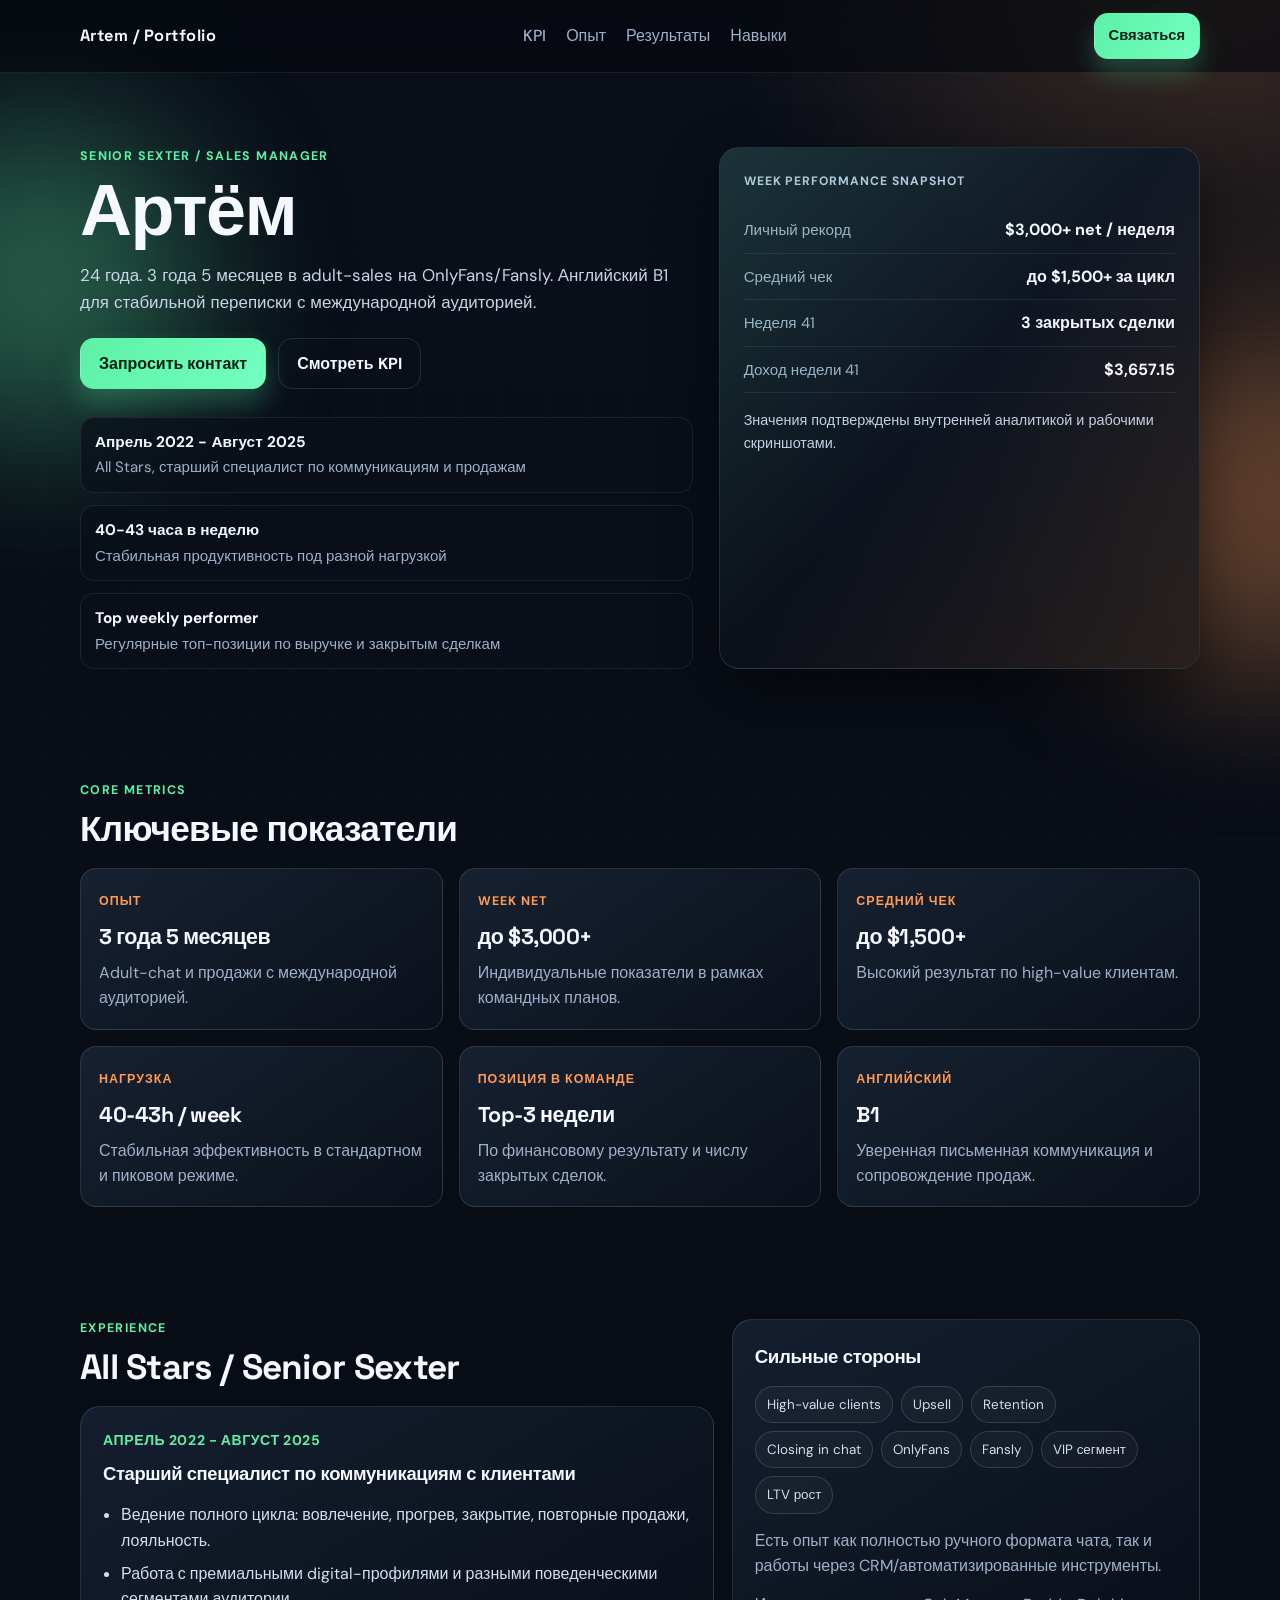
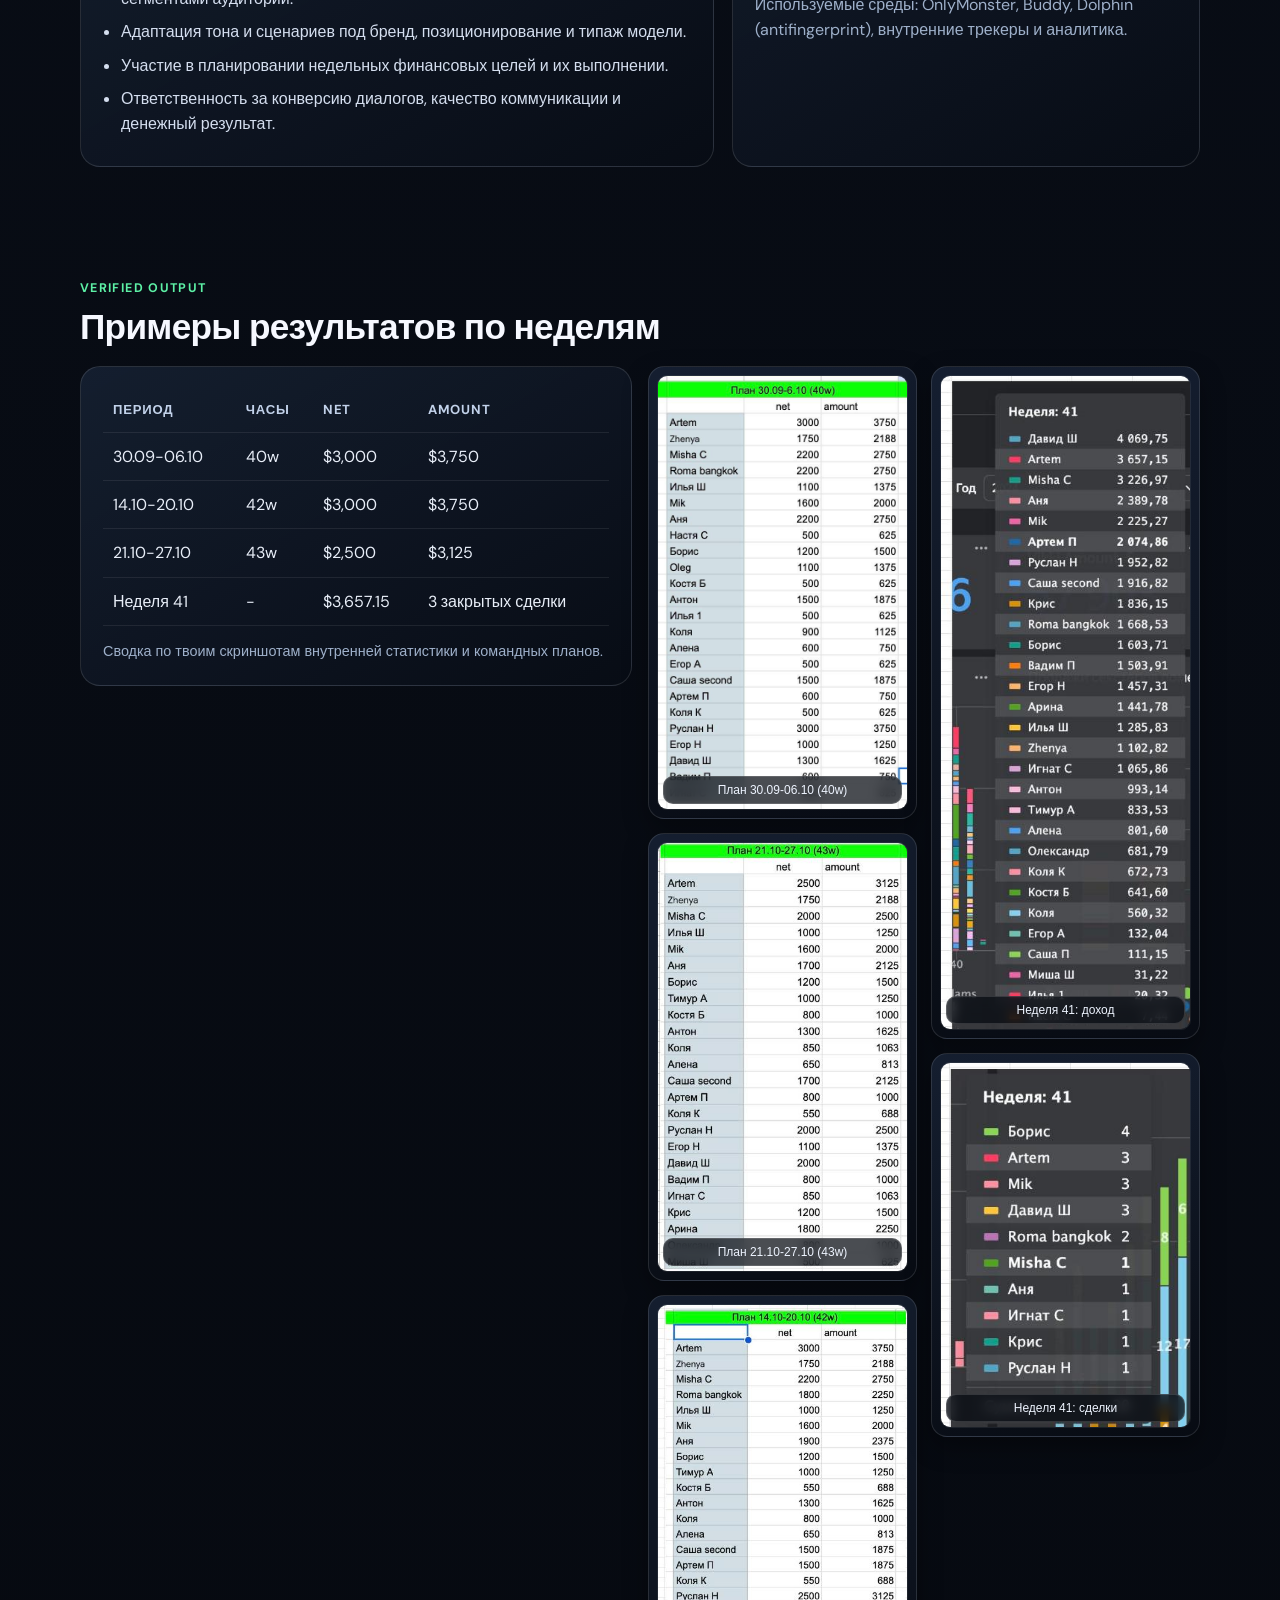
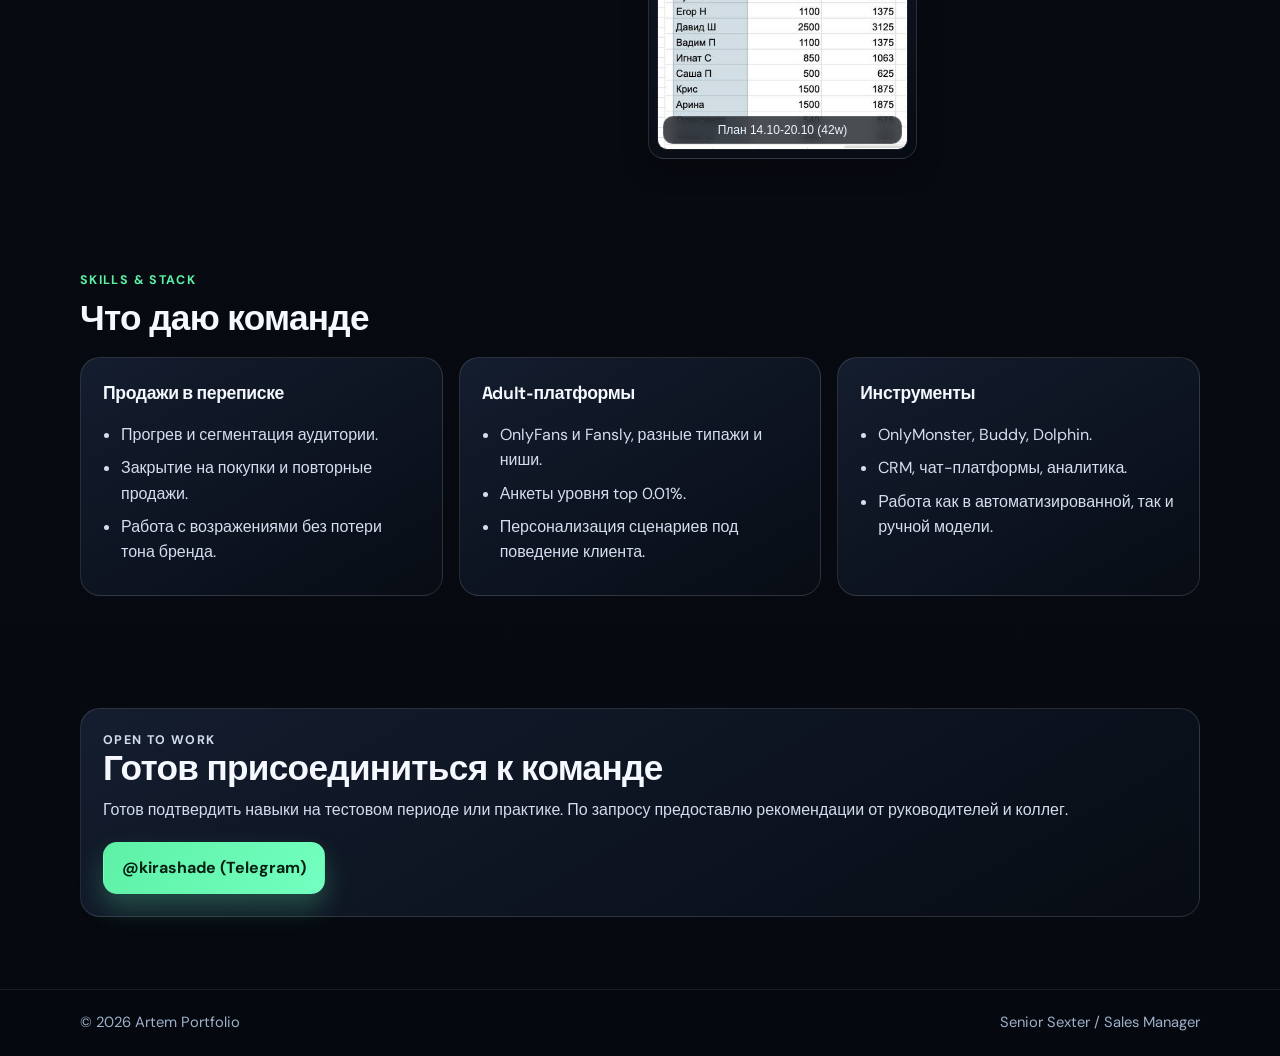
==== index.html @ 2da4560b "Initial portfolio site" ====
﻿<!doctype html>
<html lang="ru">
<head>
  <meta charset="utf-8">
  <meta name="viewport" content="width=device-width, initial-scale=1">
  <meta name="description" content="Портфолио Артёма: Senior Sexter / Sales Manager (OnlyFans, Fansly), опыт 3+ года, сильные KPI и подтверждённые результаты.">
  <title>Артём - Senior Sexter / Sales Manager</title>
  <link rel="preconnect" href="https://fonts.googleapis.com">
  <link rel="preconnect" href="https://fonts.gstatic.com" crossorigin>
  <link href="https://fonts.googleapis.com/css2?family=DM+Sans:wght@400;500;700&family=Space+Grotesk:wght@500;700&display=swap" rel="stylesheet">
  <link rel="stylesheet" href="style.css">
</head>
<body>
  <div class="bg-shape bg-shape-a" aria-hidden="true"></div>
  <div class="bg-shape bg-shape-b" aria-hidden="true"></div>

  <header class="topbar">
    <div class="container topbar-inner">
      <a class="brand" href="#top">Artem / Portfolio</a>
      <nav class="nav">
        <a href="#kpi">KPI</a>
        <a href="#experience">Опыт</a>
        <a href="#proof">Результаты</a>
        <a href="#skills">Навыки</a>
      </nav>
      <a class="btn btn-small" href="#contact">Связаться</a>
    </div>
  </header>

  <main id="top">
    <section class="section hero" data-reveal>
      <div class="container hero-grid">
        <div class="hero-main">
          <p class="eyebrow">Senior Sexter / Sales Manager</p>
          <h1>Артём</h1>
          <p class="hero-subtitle">
            24 года. 3 года 5 месяцев в adult-sales на OnlyFans/Fansly.
            Английский B1 для стабильной переписки с международной аудиторией.
          </p>
          <div class="hero-actions">
            <a class="btn" href="#contact">Запросить контакт</a>
            <a class="btn btn-ghost" href="#proof">Смотреть KPI</a>
          </div>
          <ul class="quick-list">
            <li>
              <strong>Апрель 2022 - Август 2025</strong>
              <span>All Stars, старший специалист по коммуникациям и продажам</span>
            </li>
            <li>
              <strong>40-43 часа в неделю</strong>
              <span>Стабильная продуктивность под разной нагрузкой</span>
            </li>
            <li>
              <strong>Top weekly performer</strong>
              <span>Регулярные топ-позиции по выручке и закрытым сделкам</span>
            </li>
          </ul>
        </div>

        <aside class="score-card">
          <p class="score-card-label">Week Performance Snapshot</p>
          <div class="score-item">
            <span>Личный рекорд</span>
            <strong>$3,000+ net / неделя</strong>
          </div>
          <div class="score-item">
            <span>Средний чек</span>
            <strong>до $1,500+ за цикл</strong>
          </div>
          <div class="score-item">
            <span>Неделя 41</span>
            <strong>3 закрытых сделки</strong>
          </div>
          <div class="score-item">
            <span>Доход недели 41</span>
            <strong>$3,657.15</strong>
          </div>
          <p class="score-note">
            Значения подтверждены внутренней аналитикой и рабочими скриншотами.
          </p>
        </aside>
      </div>
    </section>

    <section id="kpi" class="section" data-reveal>
      <div class="container">
        <div class="section-head">
          <p class="eyebrow">Core Metrics</p>
          <h2>Ключевые показатели</h2>
        </div>

        <div class="kpi-grid">
          <article class="kpi-card">
            <span class="kpi-label">Опыт</span>
            <h3>3 года 5 месяцев</h3>
            <p>Adult-chat и продажи с международной аудиторией.</p>
          </article>
          <article class="kpi-card">
            <span class="kpi-label">Week Net</span>
            <h3>до $3,000+</h3>
            <p>Индивидуальные показатели в рамках командных планов.</p>
          </article>
          <article class="kpi-card">
            <span class="kpi-label">Средний чек</span>
            <h3>до $1,500+</h3>
            <p>Высокий результат по high-value клиентам.</p>
          </article>
          <article class="kpi-card">
            <span class="kpi-label">Нагрузка</span>
            <h3>40-43h / week</h3>
            <p>Стабильная эффективность в стандартном и пиковом режиме.</p>
          </article>
          <article class="kpi-card">
            <span class="kpi-label">Позиция в команде</span>
            <h3>Top-3 недели</h3>
            <p>По финансовому результату и числу закрытых сделок.</p>
          </article>
          <article class="kpi-card">
            <span class="kpi-label">Английский</span>
            <h3>B1</h3>
            <p>Уверенная письменная коммуникация и сопровождение продаж.</p>
          </article>
        </div>
      </div>
    </section>

    <section id="experience" class="section" data-reveal>
      <div class="container split">
        <div>
          <div class="section-head">
            <p class="eyebrow">Experience</p>
            <h2>All Stars / Senior Sexter</h2>
          </div>

          <article class="timeline-card">
            <p class="timeline-date">Апрель 2022 - Август 2025</p>
            <h3>Старший специалист по коммуникациям с клиентами</h3>
            <ul>
              <li>Ведение полного цикла: вовлечение, прогрев, закрытие, повторные продажи, лояльность.</li>
              <li>Работа с премиальными digital-профилями и разными поведенческими сегментами аудитории.</li>
              <li>Адаптация тона и сценариев под бренд, позиционирование и типаж модели.</li>
              <li>Участие в планировании недельных финансовых целей и их выполнении.</li>
              <li>Ответственность за конверсию диалогов, качество коммуникации и денежный результат.</li>
            </ul>
          </article>
        </div>

        <aside class="panel">
          <h3>Сильные стороны</h3>
          <div class="chip-wrap">
            <span class="chip">High-value clients</span>
            <span class="chip">Upsell</span>
            <span class="chip">Retention</span>
            <span class="chip">Closing in chat</span>
            <span class="chip">OnlyFans</span>
            <span class="chip">Fansly</span>
            <span class="chip">VIP сегмент</span>
            <span class="chip">LTV рост</span>
          </div>
          <p>
            Есть опыт как полностью ручного формата чата, так и работы через CRM/автоматизированные инструменты.
          </p>
          <p>
            Используемые среды: OnlyMonster, Buddy, Dolphin (antifingerprint), внутренние трекеры и аналитика.
          </p>
        </aside>
      </div>
    </section>

    <section id="proof" class="section" data-reveal>
      <div class="container">
        <div class="section-head">
          <p class="eyebrow">Verified Output</p>
          <h2>Примеры результатов по неделям</h2>
        </div>

        <div class="proof-grid">
          <div class="table-wrap">
            <table>
              <thead>
                <tr>
                  <th>Период</th>
                  <th>Часы</th>
                  <th>Net</th>
                  <th>Amount</th>
                </tr>
              </thead>
              <tbody>
                <tr>
                  <td>30.09-06.10</td>
                  <td>40w</td>
                  <td>$3,000</td>
                  <td>$3,750</td>
                </tr>
                <tr>
                  <td>14.10-20.10</td>
                  <td>42w</td>
                  <td>$3,000</td>
                  <td>$3,750</td>
                </tr>
                <tr>
                  <td>21.10-27.10</td>
                  <td>43w</td>
                  <td>$2,500</td>
                  <td>$3,125</td>
                </tr>
                <tr>
                  <td>Неделя 41</td>
                  <td>-</td>
                  <td>$3,657.15</td>
                  <td>3 закрытых сделки</td>
                </tr>
              </tbody>
            </table>
            <p class="table-note">
              Сводка по твоим скриншотам внутренней статистики и командных планов.
            </p>
          </div>

          <div class="proof-shots">
            <button class="shot" data-shot-caption="План 30.09-06.10 (40w)" type="button">
              <img src="images/proof-1.jpg" alt="План 30.09-06.10 (40w)" class="proof-shot">
            </button>
            <button class="shot" data-shot-caption="План 21.10-27.10 (43w)" type="button">
              <img src="images/proof-2.jpg" alt="План 21.10-27.10 (43w)" class="proof-shot">
            </button>
            <button class="shot" data-shot-caption="План 14.10-20.10 (42w)" type="button">
              <img src="images/proof-3.jpg" alt="План 14.10-20.10 (42w)" class="proof-shot">
            </button>
            <button class="shot" data-shot-caption="Неделя 41: доход" type="button">
              <img src="images/proof-4.jpg" alt="Неделя 41: доход" class="proof-shot">
            </button>
            <button class="shot" data-shot-caption="Неделя 41: сделки" type="button">
              <img src="images/proof-5.jpg" alt="Неделя 41: сделки" class="proof-shot">
            </button>
          </div>
        </div>
      </div>
    </section>

    <section id="skills" class="section" data-reveal>
      <div class="container">
        <div class="section-head">
          <p class="eyebrow">Skills & Stack</p>
          <h2>Что даю команде</h2>
        </div>

        <div class="skills-grid">
          <article class="skill-card">
            <h3>Продажи в переписке</h3>
            <ul>
              <li>Прогрев и сегментация аудитории.</li>
              <li>Закрытие на покупки и повторные продажи.</li>
              <li>Работа с возражениями без потери тона бренда.</li>
            </ul>
          </article>
          <article class="skill-card">
            <h3>Adult-платформы</h3>
            <ul>
              <li>OnlyFans и Fansly, разные типажи и ниши.</li>
              <li>Анкеты уровня top 0.01%.</li>
              <li>Персонализация сценариев под поведение клиента.</li>
            </ul>
          </article>
          <article class="skill-card">
            <h3>Инструменты</h3>
            <ul>
              <li>OnlyMonster, Buddy, Dolphin.</li>
              <li>CRM, чат-платформы, аналитика.</li>
              <li>Работа как в автоматизированной, так и ручной модели.</li>
            </ul>
          </article>
        </div>
      </div>
    </section>

    <section id="contact" class="section section-contact" data-reveal>
      <div class="container">
        <div class="contact-card">
          <p class="eyebrow">Open To Work</p>
          <h2>Готов присоединиться к команде</h2>
          <p>
            Готов подтвердить навыки на тестовом периоде или практике.
            По запросу предоставлю рекомендации от руководителей и коллег.
          </p>
          <div class="contact-actions">
            <a class="btn" href="https://t.me/kirashade" target="_blank" rel="noopener noreferrer">@kirashade (Telegram)</a>
          </div>
        </div>
      </div>
    </section>
  </main>

  <footer class="site-footer">
    <div class="container footer-inner">
      <p>© <span id="year"></span> Artem Portfolio</p>
      <p>Senior Sexter / Sales Manager</p>
    </div>
  </footer>

  <div id="lightbox" class="lightbox" aria-hidden="true">
    <button id="lightbox-close" class="lightbox-close" aria-label="Закрыть">×</button>
    <img id="lightbox-image" src="" alt="">
    <p id="lightbox-caption"></p>
  </div>

  <script src="script.js"></script>
</body>
</html>
---- style.css ----
﻿:root {
  --bg: #06090f;
  --bg-soft: #0f1622;
  --card: #121b2a;
  --card-soft: #1a2538;
  --line: rgba(255, 255, 255, 0.12);
  --text: #f6f8ff;
  --muted: #9eb0ca;
  --accent: #5df1a6;
  --accent-2: #ff9b54;
  --radius: 20px;
  --shadow: 0 24px 60px rgba(0, 0, 0, 0.45);
}

* {
  box-sizing: border-box;
}

html {
  scroll-behavior: smooth;
}

body {
  margin: 0;
  background:
    radial-gradient(1100px 700px at 8% -20%, rgba(93, 241, 166, 0.18), transparent 58%),
    radial-gradient(800px 550px at 95% 0%, rgba(255, 155, 84, 0.2), transparent 62%),
    linear-gradient(180deg, #090e18 0%, var(--bg) 100%);
  color: var(--text);
  font-family: "DM Sans", "Segoe UI", sans-serif;
  line-height: 1.58;
  min-height: 100vh;
}

body::before {
  content: "";
  position: fixed;
  inset: 0;
  pointer-events: none;
  background-image:
    linear-gradient(transparent 95%, rgba(255, 255, 255, 0.025) 96%),
    linear-gradient(90deg, transparent 95%, rgba(255, 255, 255, 0.025) 96%);
  background-size: 42px 42px;
  opacity: 0.35;
  z-index: -2;
}

a {
  color: inherit;
}

.bg-shape {
  position: fixed;
  pointer-events: none;
  border-radius: 999px;
  filter: blur(80px);
  opacity: 0.35;
  z-index: -1;
}

.bg-shape-a {
  width: 320px;
  height: 320px;
  background: #5df1a6;
  left: -120px;
  top: 120px;
}

.bg-shape-b {
  width: 360px;
  height: 360px;
  background: #ff9b54;
  right: -160px;
  top: 320px;
}

.container {
  width: min(1120px, 92vw);
  margin: 0 auto;
}

.section {
  padding: 56px 0;
}

.topbar {
  position: sticky;
  top: 0;
  z-index: 20;
  backdrop-filter: blur(12px);
  background: rgba(6, 9, 15, 0.66);
  border-bottom: 1px solid rgba(255, 255, 255, 0.08);
}

.topbar-inner {
  display: flex;
  align-items: center;
  justify-content: space-between;
  gap: 20px;
  min-height: 72px;
}

.brand {
  font-family: "Space Grotesk", "Segoe UI", sans-serif;
  font-size: 1.02rem;
  text-decoration: none;
  letter-spacing: 0.03em;
  font-weight: 700;
}

.nav {
  display: flex;
  align-items: center;
  gap: 20px;
}

.nav a {
  text-decoration: none;
  font-weight: 500;
  color: var(--muted);
  transition: color 0.2s ease;
}

.nav a:hover,
.nav a:focus-visible {
  color: var(--text);
}

.btn {
  display: inline-flex;
  align-items: center;
  justify-content: center;
  border: 1px solid transparent;
  border-radius: 14px;
  background: linear-gradient(120deg, var(--accent), #73ffc0);
  color: #062013;
  font-weight: 700;
  text-decoration: none;
  padding: 12px 18px;
  box-shadow: 0 14px 26px rgba(93, 241, 166, 0.25);
  transition: transform 0.18s ease, box-shadow 0.18s ease;
}

.btn:hover,
.btn:focus-visible {
  transform: translateY(-2px);
  box-shadow: 0 18px 30px rgba(93, 241, 166, 0.35);
}

.btn-small {
  padding: 10px 14px;
  font-size: 0.92rem;
}

.btn-ghost {
  background: transparent;
  border-color: var(--line);
  color: var(--text);
  box-shadow: none;
}

.hero {
  padding-top: 74px;
}

.hero-grid {
  display: grid;
  grid-template-columns: 1.12fr 0.88fr;
  gap: 26px;
}

.eyebrow {
  margin: 0 0 10px;
  color: var(--accent);
  text-transform: uppercase;
  letter-spacing: 0.11em;
  font-size: 0.78rem;
  font-weight: 700;
}

h1,
h2,
h3 {
  margin: 0;
  font-family: "Space Grotesk", "Segoe UI", sans-serif;
  letter-spacing: -0.02em;
}

h1 {
  font-size: clamp(2.3rem, 6vw, 4.5rem);
  line-height: 0.94;
}

h2 {
  font-size: clamp(1.45rem, 3.2vw, 2.2rem);
  line-height: 1.05;
}

.hero-subtitle {
  max-width: 62ch;
  color: #c9d4e7;
  font-size: 1.06rem;
  margin: 18px 0 0;
}

.hero-actions {
  display: flex;
  flex-wrap: wrap;
  gap: 12px;
  margin-top: 22px;
}

.quick-list {
  list-style: none;
  margin: 28px 0 0;
  padding: 0;
  display: grid;
  gap: 12px;
}

.quick-list li {
  border: 1px solid rgba(255, 255, 255, 0.08);
  border-radius: 14px;
  background: rgba(11, 16, 25, 0.72);
  padding: 12px 14px;
}

.quick-list strong {
  display: block;
  font-size: 0.96rem;
}

.quick-list span {
  color: var(--muted);
  font-size: 0.94rem;
}

.score-card {
  border: 1px solid var(--line);
  border-radius: var(--radius);
  background: linear-gradient(165deg, rgba(18, 27, 42, 0.95), rgba(10, 14, 22, 0.95));
  box-shadow: var(--shadow);
  padding: 24px;
  position: relative;
  overflow: hidden;
}

.score-card::before {
  content: "";
  position: absolute;
  inset: 0;
  background: linear-gradient(130deg, rgba(93, 241, 166, 0.12), transparent 48%, rgba(255, 155, 84, 0.12));
  pointer-events: none;
}

.score-card-label {
  margin: 0 0 16px;
  color: #b7c7e0;
  font-weight: 700;
  text-transform: uppercase;
  letter-spacing: 0.08em;
  font-size: 0.76rem;
}

.score-item {
  display: flex;
  align-items: baseline;
  justify-content: space-between;
  gap: 14px;
  border-bottom: 1px solid rgba(255, 255, 255, 0.08);
  padding: 10px 0;
}

.score-item span {
  color: var(--muted);
  font-size: 0.95rem;
}

.score-item strong {
  font-size: 1.01rem;
}

.score-note {
  margin: 16px 0 0;
  color: #c2d0e6;
  font-size: 0.9rem;
}

.section-head {
  margin-bottom: 20px;
}

.kpi-grid {
  display: grid;
  grid-template-columns: repeat(3, minmax(0, 1fr));
  gap: 16px;
}

.kpi-card {
  background: linear-gradient(145deg, rgba(25, 35, 52, 0.9), rgba(11, 17, 28, 0.92));
  border: 1px solid var(--line);
  border-radius: 16px;
  padding: 18px;
}

.kpi-label {
  color: var(--accent-2);
  font-size: 0.78rem;
  text-transform: uppercase;
  letter-spacing: 0.08em;
  font-weight: 700;
}

.kpi-card h3 {
  margin: 8px 0 6px;
  font-size: 1.34rem;
}

.kpi-card p {
  margin: 0;
  color: var(--muted);
}

.split {
  display: grid;
  grid-template-columns: 1.15fr 0.85fr;
  gap: 18px;
}

.timeline-card,
.panel,
.table-wrap,
.skill-card,
.contact-card {
  border-radius: var(--radius);
  border: 1px solid var(--line);
  background: linear-gradient(150deg, rgba(22, 32, 50, 0.9), rgba(8, 13, 21, 0.94));
  padding: 22px;
}

.timeline-date {
  margin: 0 0 8px;
  color: var(--accent);
  font-size: 0.88rem;
  font-weight: 700;
  letter-spacing: 0.04em;
  text-transform: uppercase;
}

.timeline-card h3 {
  margin: 0;
  font-size: 1.15rem;
}

.timeline-card ul,
.skill-card ul {
  margin: 14px 0 0;
  padding-left: 18px;
  color: #d4deef;
}

.timeline-card li,
.skill-card li {
  margin-bottom: 8px;
}

.panel h3 {
  margin-bottom: 14px;
}

.panel p {
  color: var(--muted);
  margin: 14px 0 0;
}

.chip-wrap {
  display: flex;
  flex-wrap: wrap;
  gap: 8px;
}

.chip {
  border: 1px solid rgba(255, 255, 255, 0.14);
  border-radius: 999px;
  padding: 7px 11px;
  font-size: 0.84rem;
  color: #d4dded;
  background: rgba(255, 255, 255, 0.03);
}

.proof-grid {
  display: grid;
  grid-template-columns: 1fr 1fr;
  gap: 16px;
  align-items: start;
}

.table-wrap {
  overflow-x: auto;
}

table {
  width: 100%;
  border-collapse: collapse;
  min-width: 420px;
}

th,
td {
  text-align: left;
  padding: 11px 10px;
  border-bottom: 1px solid rgba(255, 255, 255, 0.08);
}

th {
  color: #c2d2ea;
  font-size: 0.82rem;
  text-transform: uppercase;
  letter-spacing: 0.06em;
}

td {
  color: #e8eef8;
}

.table-note {
  margin: 14px 0 0;
  color: var(--muted);
  font-size: 0.9rem;
}

.proof-shots {
  columns: 2;
  column-gap: 14px;
}

.shot {
  width: 100%;
  display: block;
  position: relative;
  break-inside: avoid;
  margin-bottom: 14px;
  border: 1px solid var(--line);
  border-radius: 16px;
  background: linear-gradient(165deg, rgba(22, 32, 50, 0.95), rgba(8, 12, 20, 0.95));
  padding: 8px;
  cursor: pointer;
  overflow: hidden;
  box-shadow: 0 10px 24px rgba(0, 0, 0, 0.34);
  transition: transform 0.2s ease, border-color 0.2s ease, box-shadow 0.2s ease;
}

.shot:hover,
.shot:focus-visible {
  transform: translateY(-3px);
  border-color: rgba(93, 241, 166, 0.7);
  box-shadow: 0 16px 28px rgba(0, 0, 0, 0.4);
}

.shot::after {
  content: attr(data-shot-caption);
  position: absolute;
  left: 14px;
  right: 14px;
  bottom: 14px;
  padding: 6px 9px;
  font-size: 0.75rem;
  color: #eef4ff;
  background: rgba(5, 9, 16, 0.72);
  border: 1px solid rgba(255, 255, 255, 0.14);
  border-radius: 10px;
  backdrop-filter: blur(6px);
  pointer-events: none;
}

.proof-shot {
  width: 100%;
  height: auto;
  object-fit: cover;
  border-radius: 10px;
  border: 1px solid rgba(255, 255, 255, 0.08);
  display: block;
}

.skills-grid {
  display: grid;
  grid-template-columns: repeat(3, minmax(0, 1fr));
  gap: 16px;
}

.skill-card h3 {
  font-size: 1.1rem;
}

.section-contact {
  padding-bottom: 72px;
}

.contact-card h2 {
  margin-bottom: 10px;
}

.contact-card p {
  margin: 0;
  color: #d2dced;
}

.contact-actions {
  margin-top: 20px;
  display: flex;
  flex-wrap: wrap;
  gap: 10px;
}

.site-footer {
  border-top: 1px solid rgba(255, 255, 255, 0.08);
  background: rgba(6, 10, 16, 0.8);
}

.footer-inner {
  min-height: 66px;
  display: flex;
  align-items: center;
  justify-content: space-between;
  gap: 12px;
  color: var(--muted);
  font-size: 0.92rem;
}

.lightbox {
  position: fixed;
  inset: 0;
  display: none;
  place-items: center;
  background: rgba(0, 0, 0, 0.88);
  z-index: 99;
  padding: 24px;
}

.lightbox.is-open {
  display: grid;
}

#lightbox-image {
  max-width: min(1000px, 95vw);
  max-height: 78vh;
  object-fit: contain;
  border-radius: 12px;
  border: 1px solid rgba(255, 255, 255, 0.2);
}

#lightbox-caption {
  margin: 12px 0 0;
  color: #d4deee;
}

.lightbox-close {
  position: absolute;
  top: 20px;
  right: 26px;
  border: 0;
  background: transparent;
  color: #fff;
  font-size: 2.1rem;
  line-height: 1;
  cursor: pointer;
}

[data-reveal] {
  opacity: 0;
  transform: translateY(22px);
  transition: opacity 0.55s ease, transform 0.55s ease;
}

[data-reveal].is-visible {
  opacity: 1;
  transform: translateY(0);
}

@media (max-width: 1060px) {
  .hero-grid,
  .split,
  .proof-grid {
    grid-template-columns: 1fr;
  }

  .kpi-grid,
  .skills-grid {
    grid-template-columns: repeat(2, minmax(0, 1fr));
  }
}

@media (max-width: 760px) {
  .topbar-inner {
    min-height: 64px;
  }

  .nav {
    display: none;
  }

  .section {
    padding: 42px 0;
  }

  .hero {
    padding-top: 46px;
  }

  .kpi-grid,
  .skills-grid {
    grid-template-columns: 1fr;
  }

  .proof-shots {
    columns: 1;
  }

  .footer-inner {
    min-height: 88px;
    flex-direction: column;
    justify-content: center;
  }
}
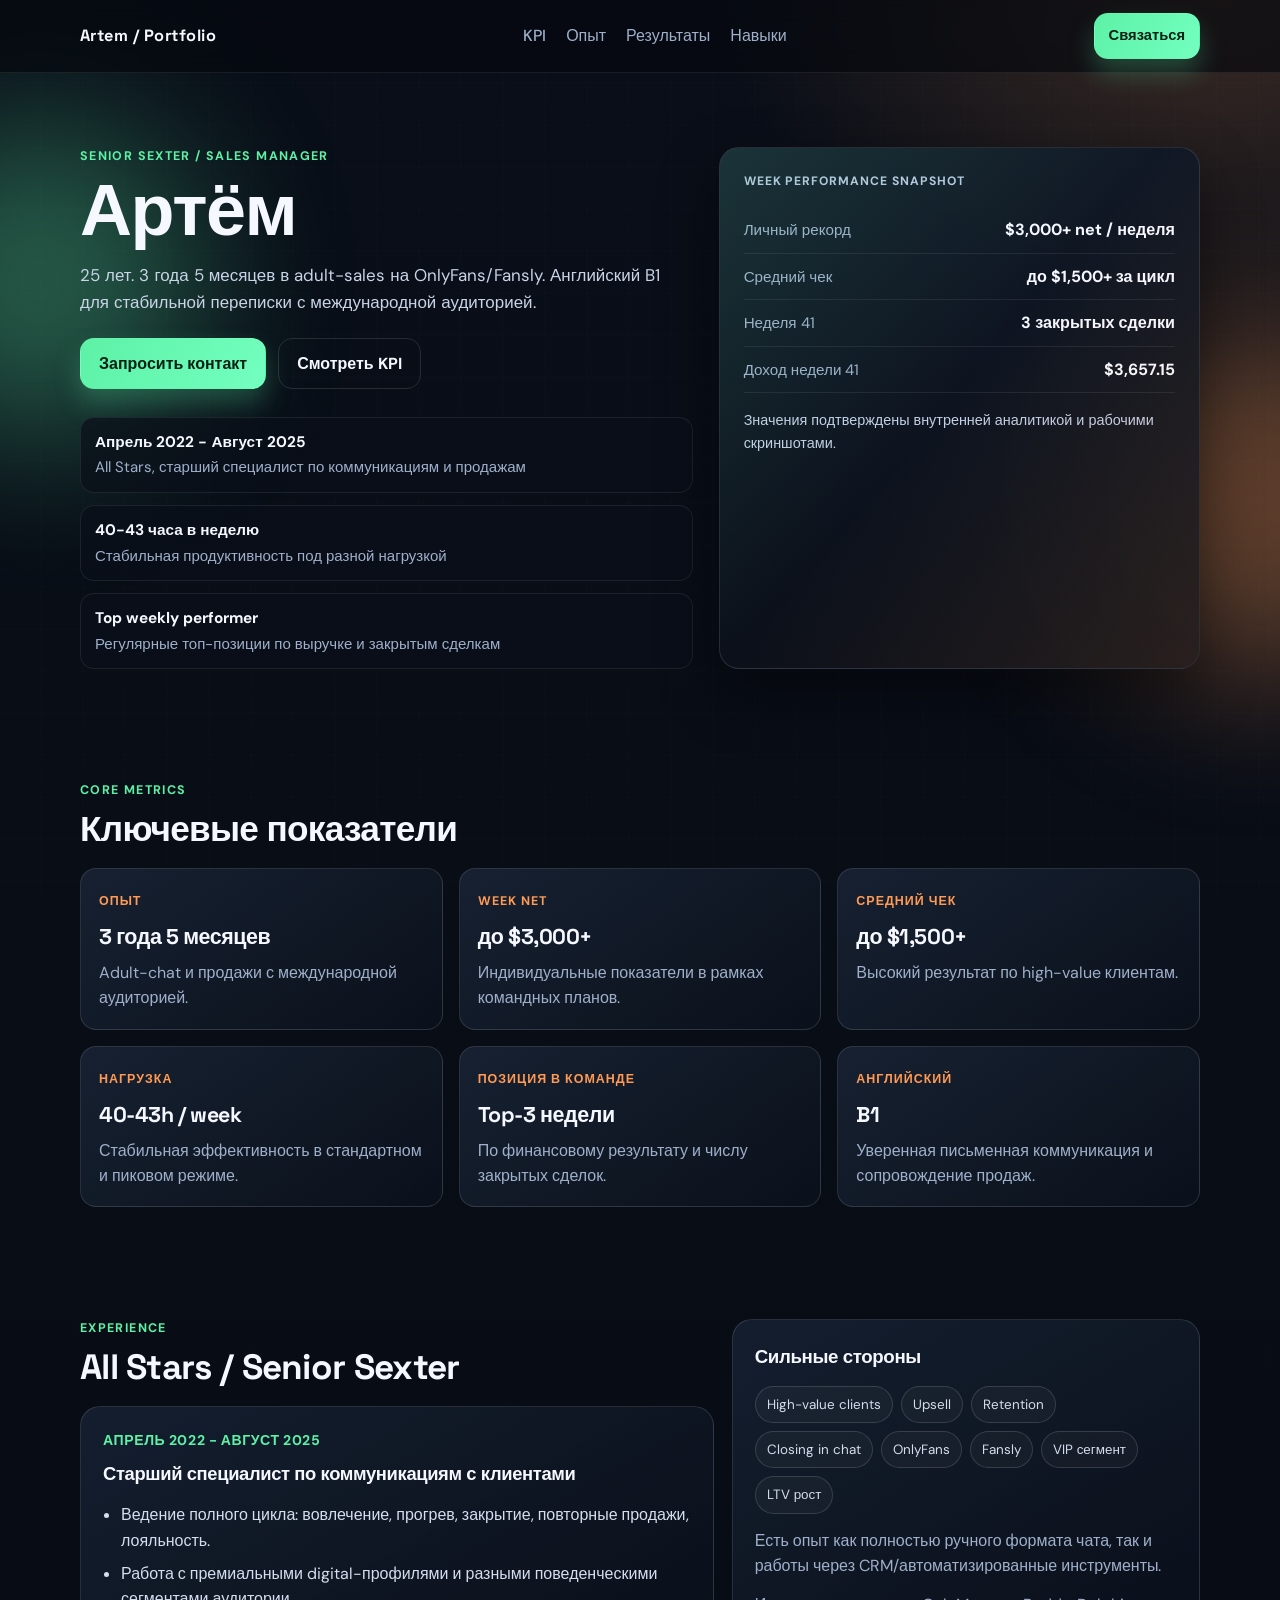
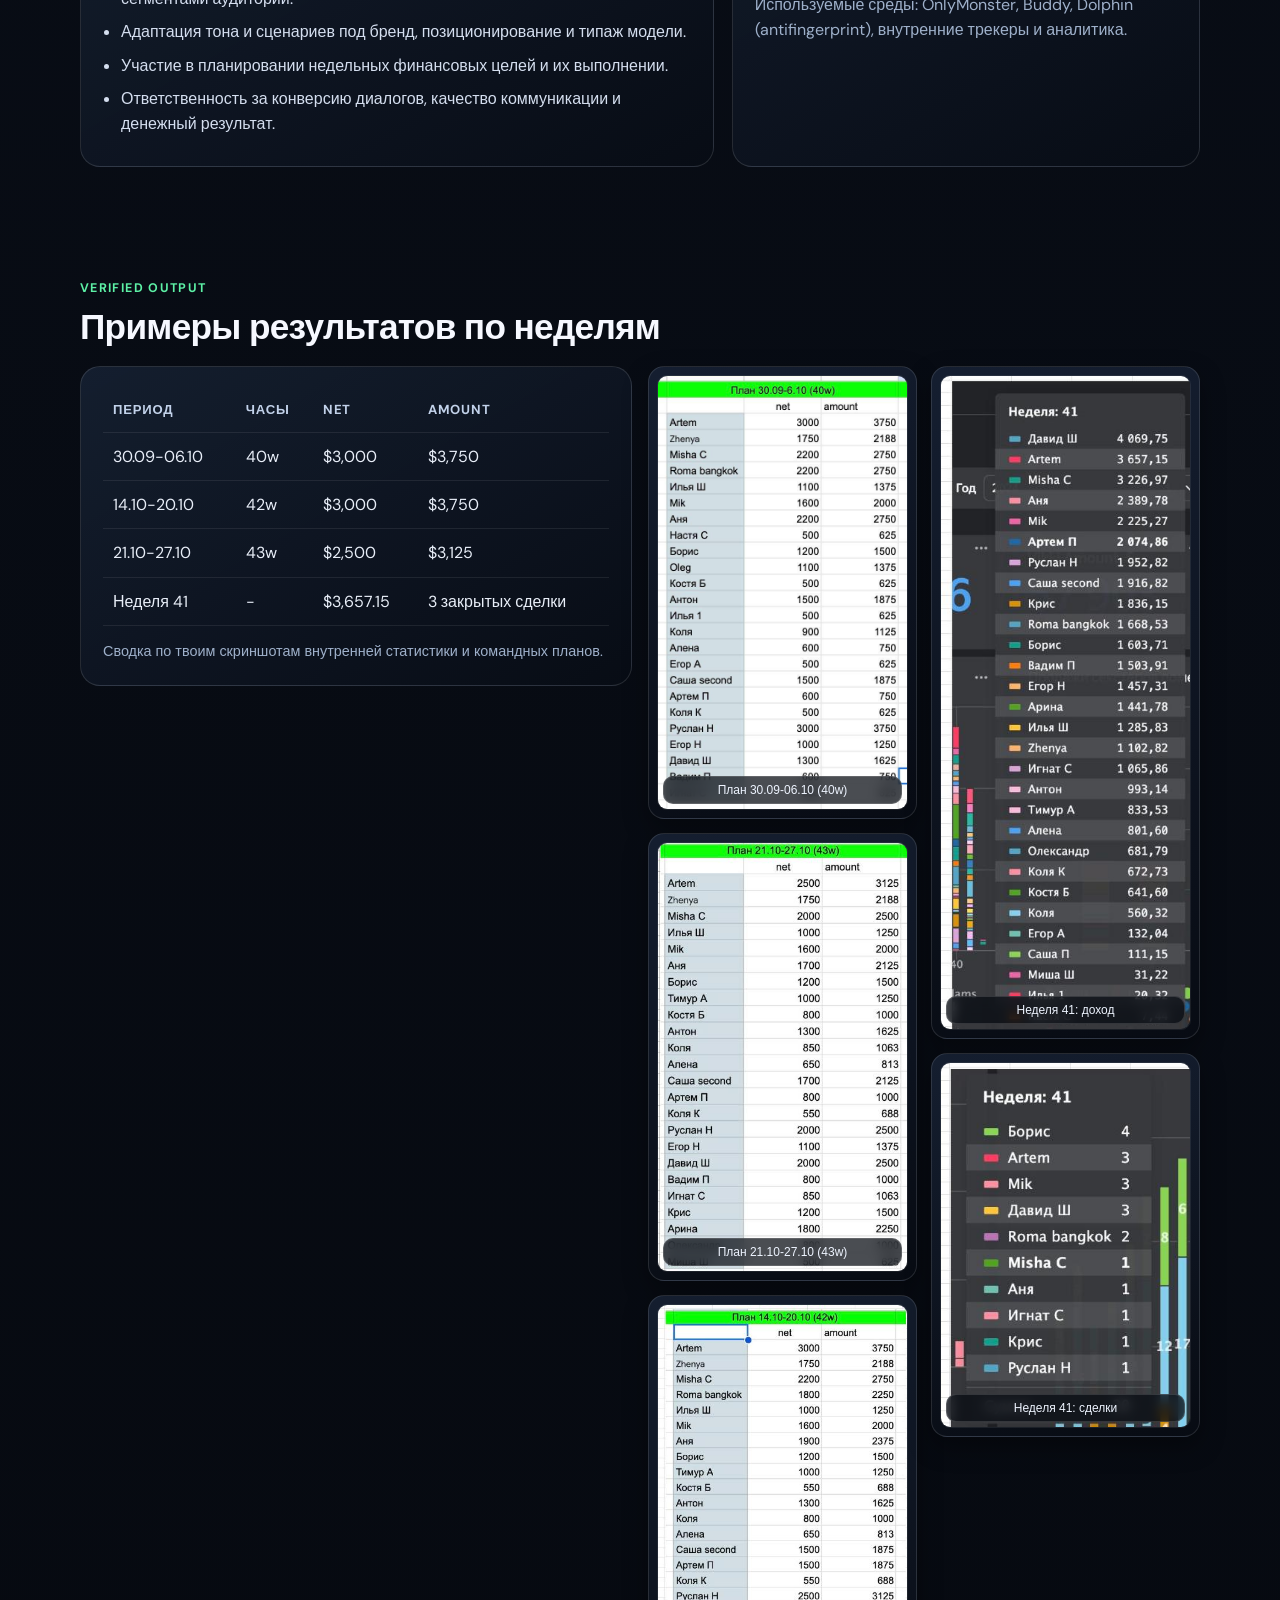
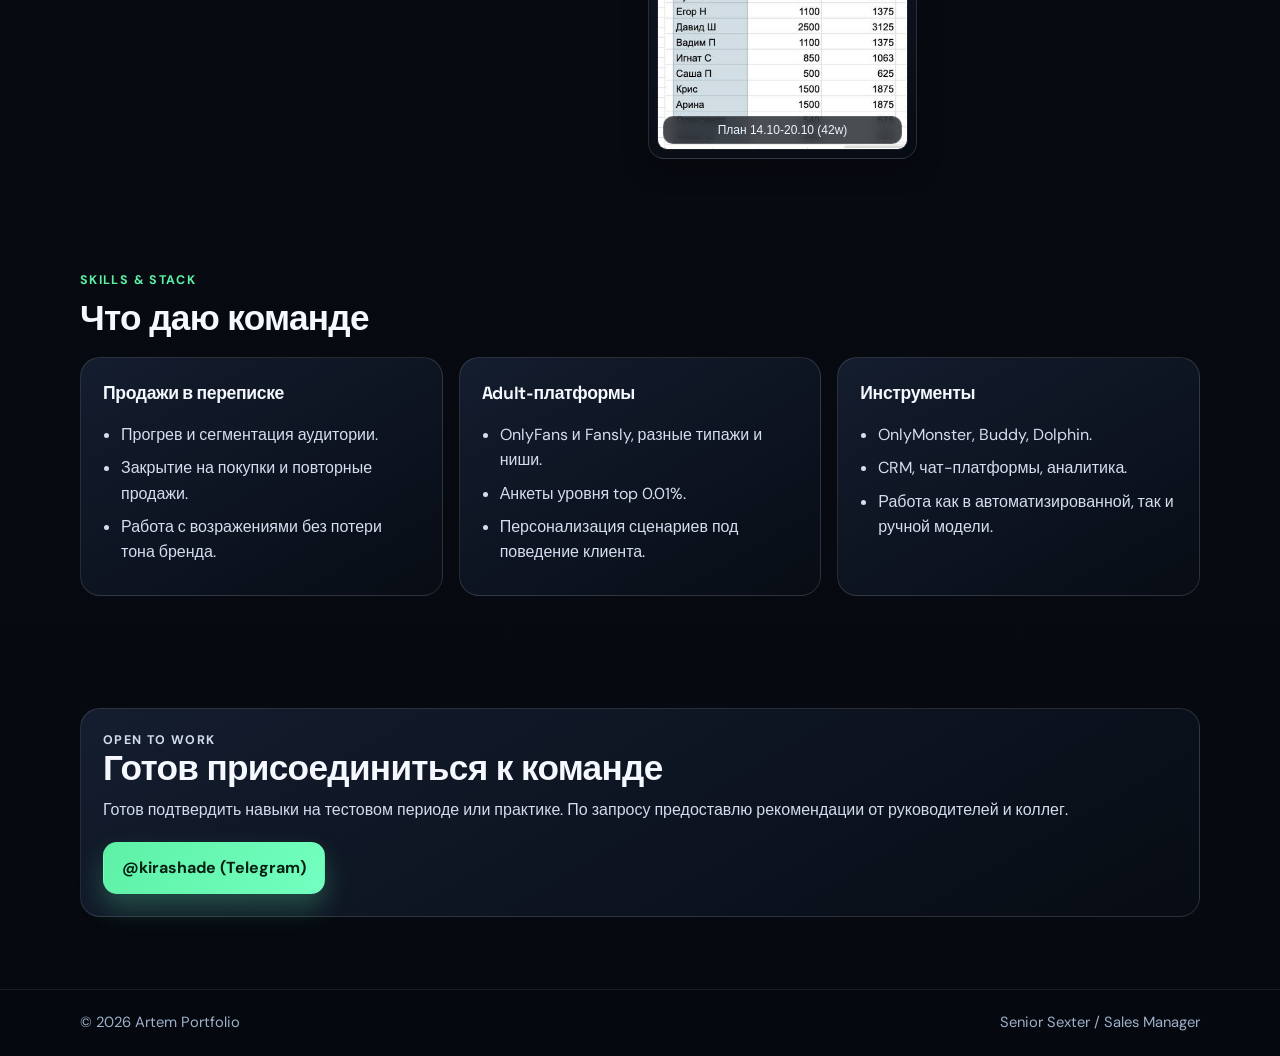
==== commit 706a1ff0: "Correct portfolio age to 25" ====
--- a/index.html
+++ b/index.html
@@ -4,6 +4,10 @@
   <meta charset="utf-8">
   <meta name="viewport" content="width=device-width, initial-scale=1">
   <meta name="description" content="Портфолио Артёма: Senior Sexter / Sales Manager (OnlyFans, Fansly), опыт 3+ года, сильные KPI и подтверждённые результаты.">
+  <meta name="robots" content="noindex, nofollow, noarchive, nosnippet, noimageindex">
+  <meta name="googlebot" content="noindex, nofollow, noarchive, nosnippet, noimageindex">
+  <meta name="bingbot" content="noindex, nofollow, noarchive, nosnippet, noimageindex">
+  <meta http-equiv="X-Robots-Tag" content="noindex, nofollow, noarchive, nosnippet, noimageindex">
   <title>Артём - Senior Sexter / Sales Manager</title>
   <link rel="preconnect" href="https://fonts.googleapis.com">
   <link rel="preconnect" href="https://fonts.gstatic.com" crossorigin>
@@ -34,7 +38,7 @@
           <p class="eyebrow">Senior Sexter / Sales Manager</p>
           <h1>Артём</h1>
           <p class="hero-subtitle">
-            24 года. 3 года 5 месяцев в adult-sales на OnlyFans/Fansly.
+            25 лет. 3 года 5 месяцев в adult-sales на OnlyFans/Fansly.
             Английский B1 для стабильной переписки с международной аудиторией.
           </p>
           <div class="hero-actions">
